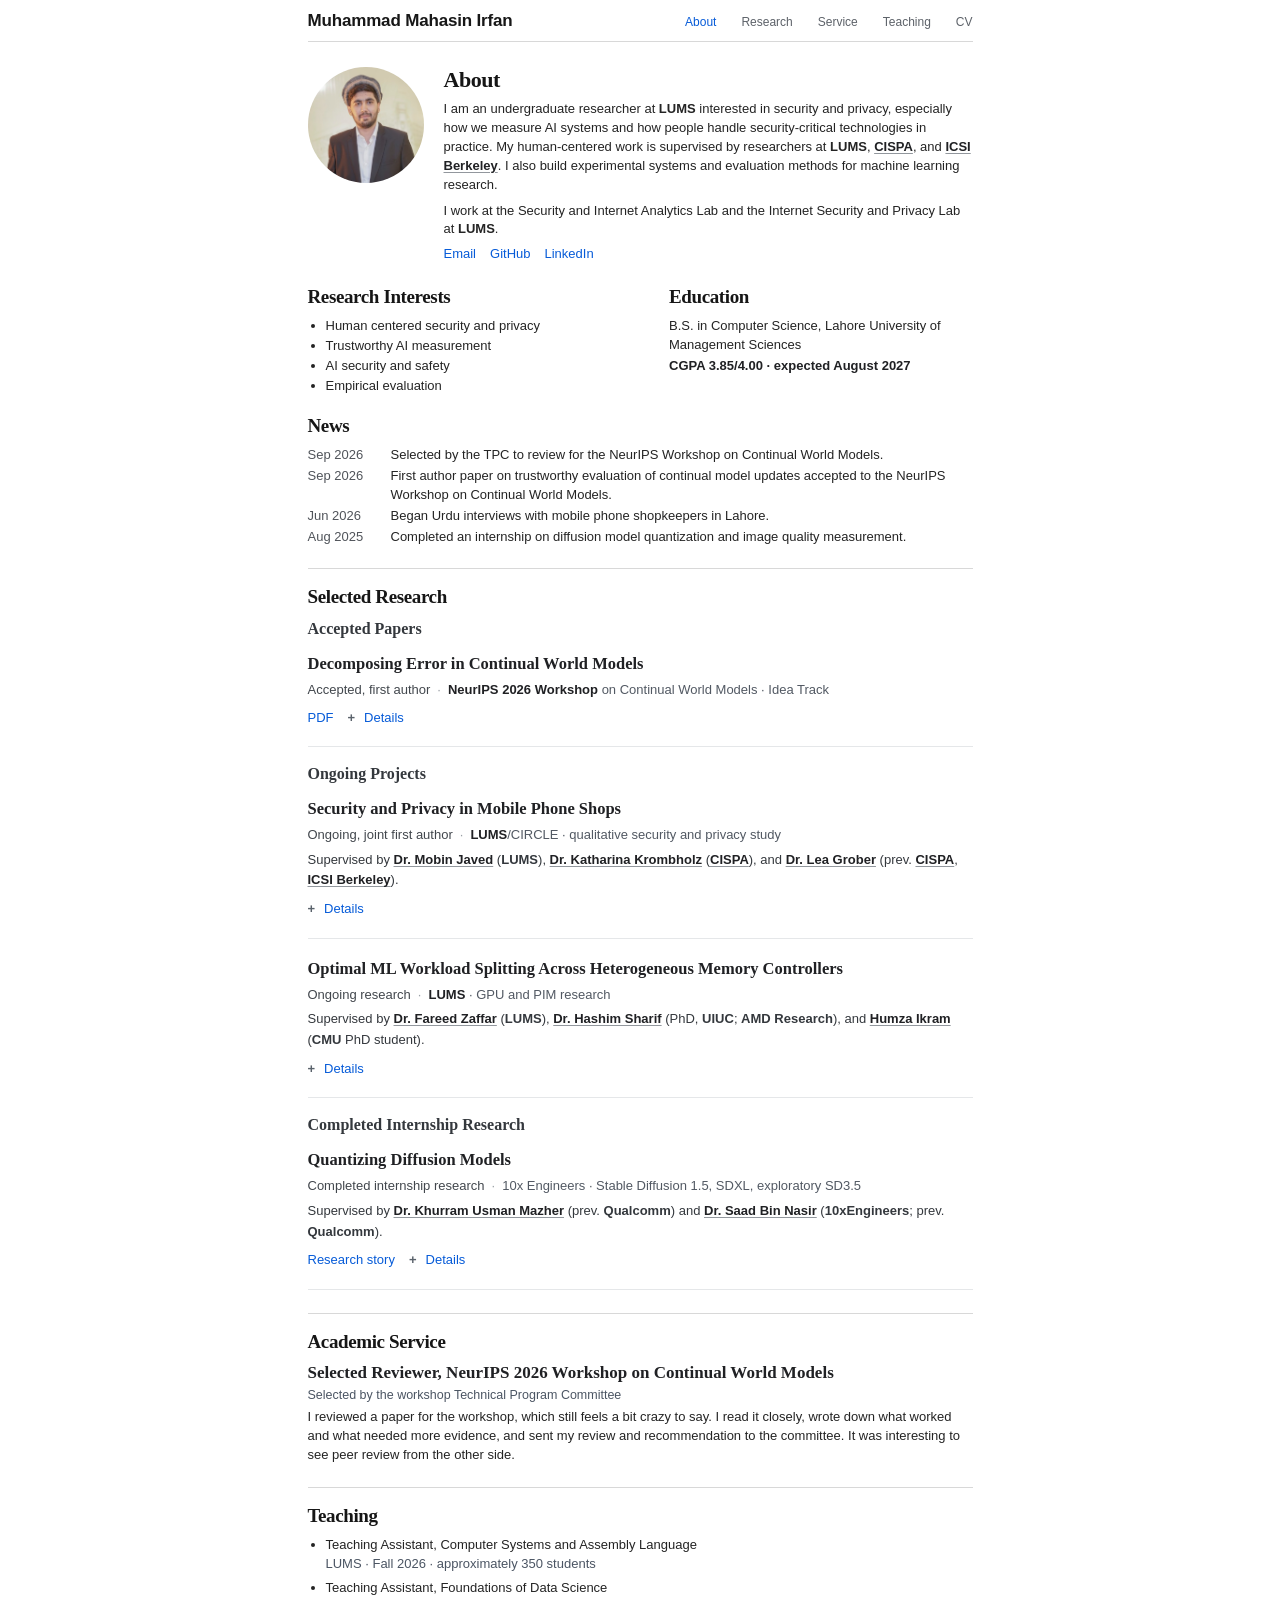
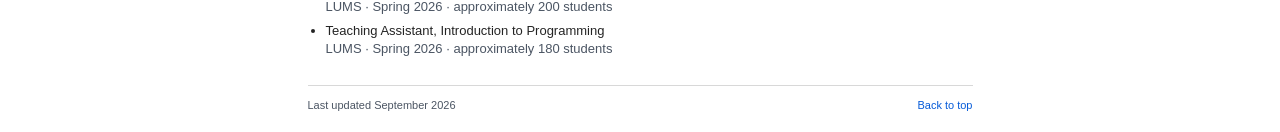
==== projects/quantizing-diffusion-models/index.html @ d8b8278c "Publish academic website" ====
<!doctype html>
<html lang="en">
  <head>
    <meta charset="UTF-8" />
    <meta name="viewport" content="width=device-width, initial-scale=1.0" />
    <link rel="icon" href="data:," />
    <title>Muhammad Mahasin Irfan · AI Security and Privacy</title>
    <script type="module" crossorigin src="/assets/index-B1Y694Gc.js"></script>
    <link rel="stylesheet" crossorigin href="/assets/index-BqFt7cqF.css">
    <meta name="description" content="Research in security and privacy, fair measurement of AI systems, and machine learning systems.">
    <meta name="robots" content="noindex,nofollow,noarchive">
  </head>
  <body>
    <div id="root"></div>
  </body>
</html>
---- assets/index-BqFt7cqF.css ----
:root{color:#242424;background:#fff;font-family:Segoe UI,Helvetica,Arial,sans-serif;font-synthesis:none;text-rendering:optimizeLegibility;--link: #065bd8;--rule: #d8d8d8;--muted: #4b5563;--content: 665px}*{box-sizing:border-box}html{scroll-behavior:smooth}body{margin:0;min-width:320px;min-height:100vh;background:#fff;-webkit-font-smoothing:antialiased}a{color:var(--link);text-decoration:none;text-underline-offset:.16em}a:hover{text-decoration:underline}a:focus-visible{outline:2px solid #111;outline-offset:3px}.page{width:min(calc(100% - 40px),var(--content));margin:0 auto}.site-header{display:flex;align-items:baseline;justify-content:space-between;min-height:42px;padding:11px 0 8px;border-bottom:1px solid var(--rule)}.name-link{color:#171717;font-size:17px;font-weight:650;line-height:1.2;letter-spacing:-.01em}.name-link:hover{text-decoration:none}nav{display:flex;gap:25px;font-size:12px}nav a{color:#5d6269}nav a.active,nav a:hover{color:var(--link)}main{padding-top:25px}h1,h2{margin:0;color:#161616;font-family:Georgia,Times New Roman,serif;font-weight:700;letter-spacing:-.02em}h1{margin-bottom:7px;font-size:22px;line-height:1.2}h2{margin-bottom:8px;font-size:19px;line-height:1.2}h3{margin:0 0 2px;color:var(--link);font-family:Georgia,Times New Roman,serif;font-size:17px;font-weight:700;line-height:1.3}p,li{font-size:13px;line-height:1.45}p{margin:0}ul{margin:0;padding-left:18px}.about{display:grid;grid-template-columns:116px 1fr;gap:20px;align-items:start;padding:0 0 25px}.portrait{display:block;width:116px;height:116px;border-radius:50%;object-fit:cover;object-position:center top}.about p{max-width:560px}.about .intro a{color:#202124;text-decoration:underline;text-decoration-color:#92979d}.about .intro a:hover{text-decoration-color:currentColor}.about .lab-affiliation{margin-top:7px}.contact-links,.project-links{display:flex;flex-wrap:wrap;gap:14px;margin-top:7px;font-size:13px}.snapshot-grid{display:grid;grid-template-columns:1fr 1fr;gap:58px;margin-bottom:19px}.snapshot-grid li{margin:1px 0}.education-degree{margin-bottom:2px}.education-detail{color:#202124;font-weight:600}.muted{color:var(--muted)}.news{margin-bottom:22px}.news ul{list-style:none;padding:0}.news li{display:grid;grid-template-columns:73px 1fr;gap:10px;margin:2px 0}.news time{color:#50545a;font-variant-numeric:tabular-nums}.ruled{padding-top:17px;border-top:1px solid var(--rule)}.research-list{display:block}.research-group-title{margin:17px 0 8px;color:#34383d;font-family:Georgia,Times New Roman,serif;font-size:16px;line-height:1.3}.research-group:first-of-type .research-group-title{margin-top:10px}.project{padding:18px 0 19px;border-bottom:1px solid #e5e7e9}.project:first-child{padding-top:4px}.project h3,.project h4{margin:0;color:#202124;font-family:Georgia,Times New Roman,serif;font-size:16.5px;font-weight:700;line-height:1.4}.project-title-link,.project-title-link:hover{color:inherit}.project-meta{margin-top:5px;color:#525963;font-size:13px;line-height:1.5}.project-meta .status{color:#42474d;font-weight:500}.meta-separator{margin:0 7px;color:#9aa0a6}.project .context strong{color:#202124;font-weight:700}.project .supervisors{margin-top:5px;color:#34383d;font-size:13px;line-height:1.6}.supervisors strong{font-weight:650}.supervisors a{color:#202124;text-decoration:underline;text-decoration-color:#92979d}.supervisors a:hover{color:#202124;text-decoration-color:currentColor}.project-actions{display:flex;align-items:baseline;flex-wrap:wrap;gap:14px;margin-top:8px}.project .project-links{display:inline-flex;gap:12px;margin:0;font-size:13px}.project-toggle{padding:0;border:0;background:none;color:var(--link);cursor:pointer;font:inherit;font-size:13px;line-height:1.5}.project-toggle span{display:inline-block;width:13px;color:#5a626b;font-weight:600;text-align:left}.project-toggle:hover{text-decoration:underline}.project-toggle:focus-visible{outline:2px solid #111;outline-offset:3px}.project-description{max-width:640px;margin-top:9px;color:#292d32;font-size:14px;line-height:1.6}.project-description p{margin:0}.project-problem{font-weight:500}.project-contributions{margin:8px 0 0;padding-left:20px}.project-contributions li+li{margin-top:5px}.service,.teaching{margin-top:23px}.service-list,.teaching ul{display:grid;gap:5px}.service-entry h3{color:#202124}.service-detail{margin-bottom:4px;color:var(--muted);font-size:12.5px}.teaching li span{display:block}footer{display:flex;justify-content:space-between;margin-top:26px;padding:13px 0 21px;border-top:1px solid var(--rule);color:var(--muted);font-size:11px}.story-page{width:min(calc(100% - 48px),820px);margin:0 auto}.story-header{display:flex;align-items:baseline;justify-content:space-between;min-height:46px;padding:13px 0 9px;border-bottom:1px solid var(--rule);font-size:12px}.story-main{padding-top:0}.story-hero{max-width:730px;padding:45px 0 40px}.story-kicker{color:var(--muted);font-size:12px}.story-hero h1{max-width:730px;margin:8px 0 12px;font-size:38px;font-weight:650;line-height:1.15;letter-spacing:-.035em}.story-dek{max-width:710px;color:#34383d;font-size:17px;line-height:1.55}.story-note{max-width:710px;margin-top:18px;color:var(--muted);font-size:12.5px;line-height:1.55}.story-hero .supervisors{max-width:710px;margin-top:12px;color:#34383d;font-size:13px;line-height:1.55}.story-section{padding:36px 0 43px;border-top:1px solid var(--rule)}.section-copy{min-width:0}.section-copy>h2{max-width:710px;margin:0 0 18px;font-size:24px;line-height:1.25;letter-spacing:-.025em}.story-blocks{display:grid;gap:19px}.story-blocks>p{max-width:710px;color:#292d32;font-size:15px;line-height:1.7}.story-list{max-width:710px;padding-left:22px}.story-list li{margin:8px 0;color:#292d32;font-size:14.5px;line-height:1.62}.story-image,.story-pair figure{margin:3px 0}.story-image img,.story-pair img{display:block;width:100%;height:auto;border:1px solid #e1e1e1;background:#f6f6f6}.story-image figcaption,.story-pair figcaption{margin-top:7px;color:var(--muted);font-size:11.5px;line-height:1.45}.story-pair{display:grid;grid-template-columns:1fr 1fr;gap:14px;align-items:start}.story-table-wrap{overflow-x:auto}.story-table{width:100%;border-collapse:collapse;font-size:12.5px;line-height:1.45}.story-table th,.story-table td{padding:9px 10px;border:1px solid var(--rule);text-align:left;vertical-align:top}.story-table th{background:#f6f6f6;font-weight:650}.story-table td:nth-child(2){white-space:nowrap;font-variant-numeric:tabular-nums}.story-derivation{max-width:710px;overflow-x:auto;padding:10px 0 10px 16px;border-left:2px solid #b8c1cc}.story-derivation p{width:max-content;margin:5px 0;font-family:Georgia,Times New Roman,serif;font-size:16px;line-height:1.5}.story-callout{max-width:710px;padding:18px 20px;border:1px solid #cfd8e3;border-left:4px solid var(--link);background:#f7faff}.story-callout strong{display:block;margin-bottom:5px;font-size:14px}.story-callout p{color:#374151;font-size:14px;line-height:1.55}.metric-grid{display:grid;grid-template-columns:repeat(4,1fr);gap:1px;overflow:hidden;border:1px solid var(--rule);background:var(--rule)}.metric{display:grid;gap:5px;padding:18px 15px;background:#fff}.metric strong{font-size:26px;line-height:1;letter-spacing:-.04em}.metric span{color:var(--muted);font-size:11px;line-height:1.35}.comparison-figure,.bar-figure,.equation-figure{margin:4px 0;padding:21px;border:1px solid var(--rule);background:#fbfbfb}.comparison-figure>figcaption,.bar-figure>figcaption{margin-bottom:17px;color:#374151;font-size:12px;font-weight:650;text-transform:uppercase;letter-spacing:.04em}.comparison-figure>div{display:grid;grid-template-columns:1fr 1fr;gap:14px}.comparison-figure>div>div{padding:17px;border-left:3px solid #93a8c4;background:#fff}.comparison-figure strong,.comparison-figure span{display:block}.comparison-figure strong{margin-bottom:3px;font-size:27px}.comparison-figure span{color:var(--muted);font-size:12px}.story-steps{display:grid;gap:0;max-width:710px;padding:0;list-style:none;border-top:1px solid var(--rule)}.story-steps li{display:grid;grid-template-columns:36px 1fr;gap:13px;align-items:start;padding:14px 0;border-bottom:1px solid var(--rule)}.story-steps li>span{display:grid;place-items:center;width:27px;height:27px;border-radius:50%;background:#eaf2ff;color:var(--link);font-size:11px;font-weight:700}.story-steps p{padding-top:3px;color:#30343a;font-size:14px;line-height:1.48}.story-figure,.wide-image{margin:3px 0}.image-gallery{display:grid;gap:8px}.image-gallery.columns-4{grid-template-columns:repeat(4,1fr)}.image-gallery.columns-3{grid-template-columns:repeat(3,1fr)}.image-gallery>div{min-width:0}.image-gallery img,.wide-image img{display:block;width:100%;height:auto;background:#f2f2f2}.image-gallery span{display:block;padding:8px 4px 0;color:#374151;font-size:11px;line-height:1.3}.story-figure>figcaption,.wide-image figcaption{max-width:720px;margin-top:11px;color:var(--muted);font-size:11.5px;line-height:1.5}.bar-list{display:grid;gap:12px}.bar-row{display:grid;grid-template-columns:175px 1fr 50px;gap:12px;align-items:center;font-size:12px}.bar-row>span{color:#374151}.bar-row>strong{text-align:right;font-variant-numeric:tabular-nums}.bar-track{height:15px;overflow:hidden;background:#e7e9ed}.bar-track i{display:block;height:100%;background:#718096}.bar-track i.bad{background:#b55252}.bar-track i.warn{background:#d49237}.bar-track i.good{background:#39866a}.paper-grid{display:grid;grid-template-columns:1fr 1fr;gap:1px;overflow:hidden;border:1px solid var(--rule);background:var(--rule)}.paper-grid article{padding:18px;background:#fff}.paper-grid strong{color:var(--link);font-size:15px}.paper-grid p{margin-top:6px;color:#374151;font-size:13px;line-height:1.5}.equation-figure>div{display:grid;grid-template-columns:1fr auto 1fr auto 1fr;gap:12px;align-items:center;text-align:center}.equation-figure span{padding:15px 10px;background:#fff;font-size:13px}.equation-figure strong{color:var(--link);font-size:13px}.equation-figure b{color:#7b8797;font-size:18px}.equation-figure figcaption{margin-top:14px;color:var(--muted);font-size:11.5px;text-align:center}.wide-image{padding:8px;border:1px solid var(--rule);background:#171717}.wide-image figcaption{margin:8px 5px 2px;color:#d5d8dc}.future-list{display:grid;border-top:1px solid var(--rule)}.future-list article{display:grid;grid-template-columns:42px 1fr;gap:12px;padding:16px 0;border-bottom:1px solid var(--rule)}.future-list article>span{color:#8b96a5;font-size:11px}.future-list strong{font-size:14px}.future-list p{margin-top:4px;color:#374151;font-size:13px;line-height:1.5}.story-footer{width:100%;margin:0;padding:18px 0 35px;font-size:12px}@media(max-width:640px){.page{width:min(calc(100% - 30px),var(--content))}.site-header{align-items:flex-start;gap:12px}.name-link{max-width:190px}nav{flex-wrap:wrap;justify-content:flex-end;gap:7px 15px}main{padding-top:21px}.about{grid-template-columns:84px 1fr;gap:15px}.portrait{width:84px;height:84px}.snapshot-grid{grid-template-columns:1fr;gap:20px}.news li{grid-template-columns:65px 1fr;gap:7px}.story-page{width:min(calc(100% - 30px),820px)}.story-header{gap:14px}.story-hero{padding:34px 0 31px}.story-hero h1{font-size:32px}.story-section{padding:31px 0 36px}.section-copy>h2{font-size:22px}.story-pair{grid-template-columns:1fr}.metric-grid,.image-gallery.columns-4{grid-template-columns:1fr 1fr}.image-gallery.columns-3{grid-template-columns:1fr}.bar-row{grid-template-columns:1fr 48px;gap:8px}.bar-track{grid-column:1 / -1;grid-row:2}.paper-grid{grid-template-columns:1fr}.equation-figure>div{grid-template-columns:1fr}.equation-figure b{transform:rotate(90deg)}.story-footer{width:100%;margin-left:0}}@media print{.site-header nav,footer{display:none}.page{width:100%}}
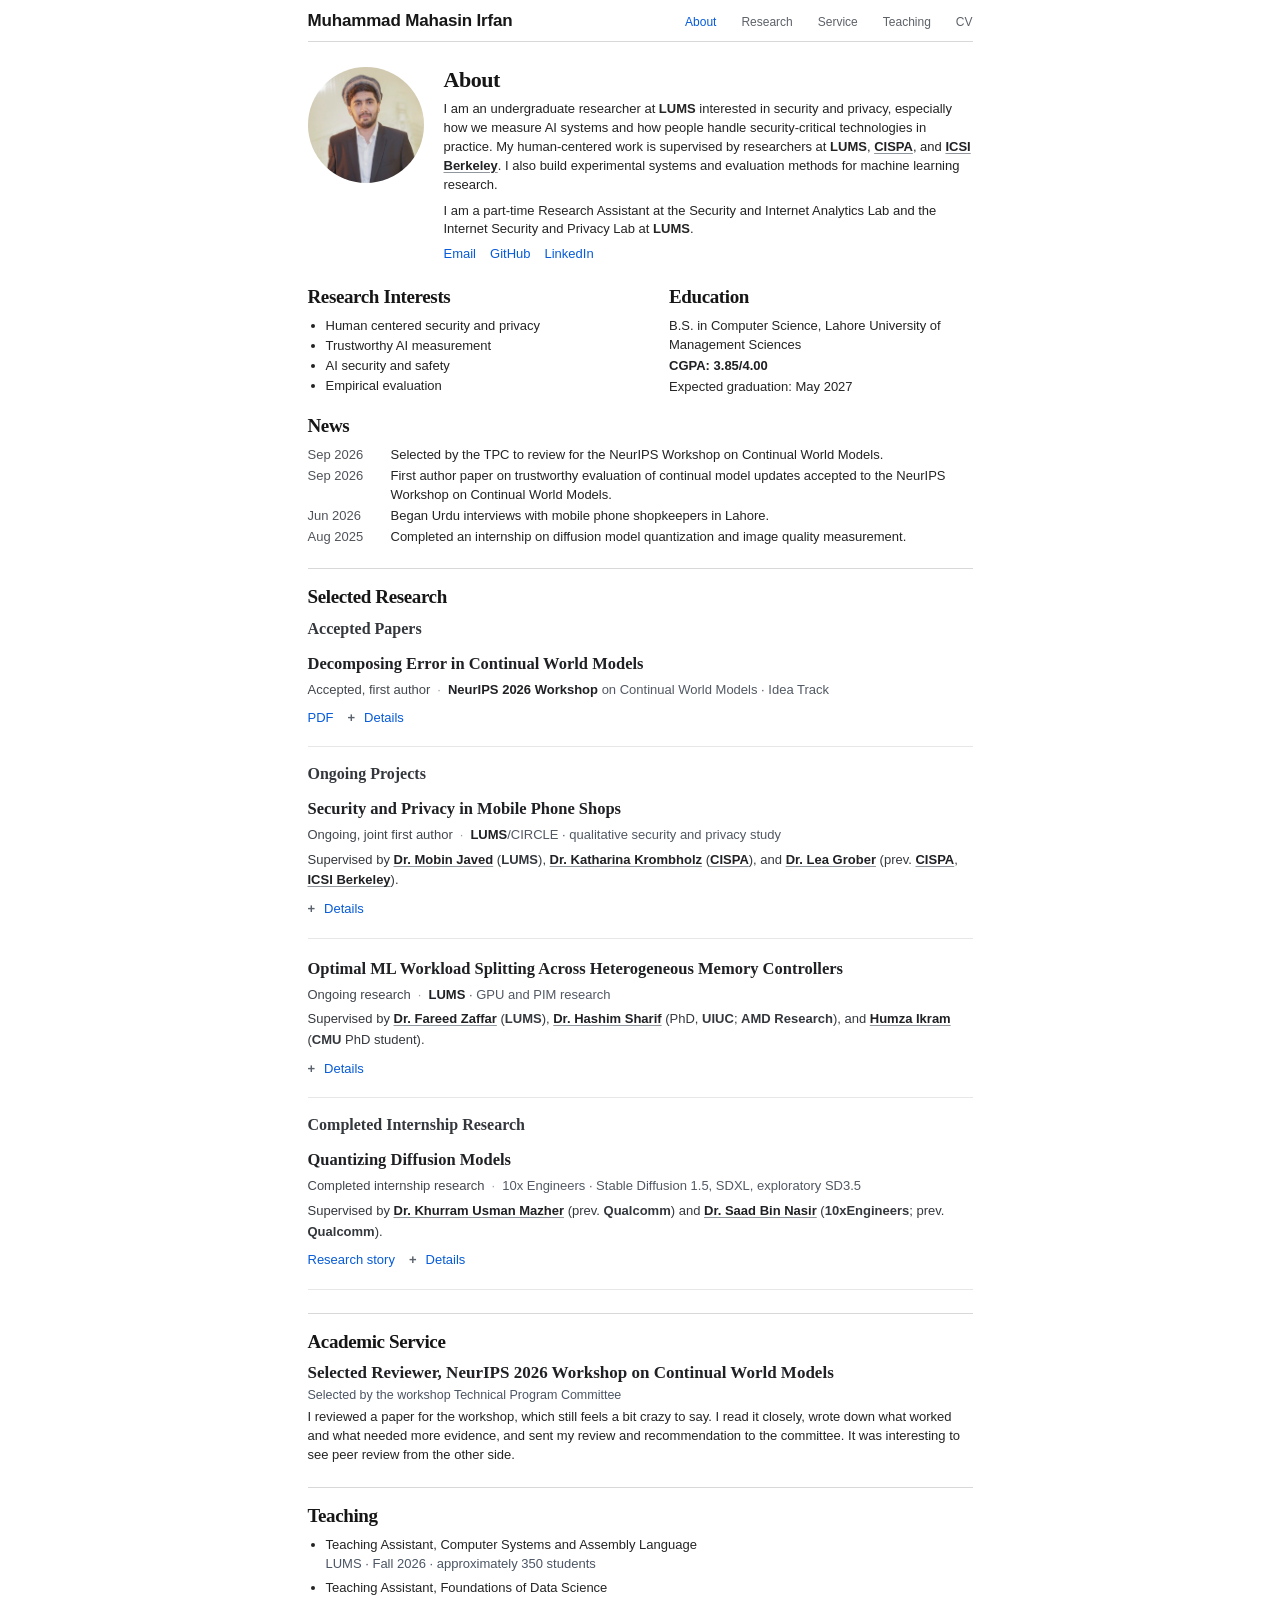
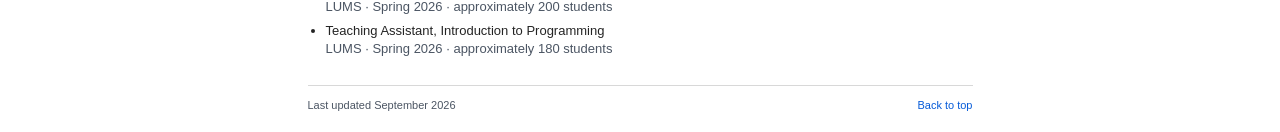
==== commit 2fdb8e41: "Update CV and research assistant details" ====
--- a/projects/quantizing-diffusion-models/index.html
+++ b/projects/quantizing-diffusion-models/index.html
@@ -5,10 +5,11 @@
     <meta name="viewport" content="width=device-width, initial-scale=1.0" />
     <link rel="icon" href="data:," />
     <title>Muhammad Mahasin Irfan · AI Security and Privacy</title>
-    <script type="module" crossorigin src="/assets/index-B1Y694Gc.js"></script>
-    <link rel="stylesheet" crossorigin href="/assets/index-BqFt7cqF.css">
+    <script type="module" crossorigin src="/assets/index-vK7_jbr0.js"></script>
+    <link rel="stylesheet" crossorigin href="/assets/index-HNqGNZVx.css">
     <meta name="description" content="Research in security and privacy, fair measurement of AI systems, and machine learning systems.">
     <meta name="robots" content="noindex,nofollow,noarchive">
+    <script defer src="https://cloud.umami.is/script.js" data-website-id="8f248e09-5fc2-42be-a96b-176292b77d1c" data-domains="maani3.github.io"></script>
   </head>
   <body>
     <div id="root"></div>
--- a/assets/index-HNqGNZVx.css
+++ b/assets/index-HNqGNZVx.css
@@ -0,0 +1 @@
+:root{color:#242424;background:#fff;font-family:Segoe UI,Helvetica,Arial,sans-serif;font-synthesis:none;text-rendering:optimizeLegibility;--link: #065bd8;--rule: #d8d8d8;--muted: #4b5563;--content: 665px}*{box-sizing:border-box}html{scroll-behavior:smooth}body{margin:0;min-width:320px;min-height:100vh;background:#fff;-webkit-font-smoothing:antialiased}a{color:var(--link);text-decoration:none;text-underline-offset:.16em}a:hover{text-decoration:underline}a:focus-visible{outline:2px solid #111;outline-offset:3px}.page{width:min(calc(100% - 40px),var(--content));margin:0 auto}.site-header{display:flex;align-items:baseline;justify-content:space-between;min-height:42px;padding:11px 0 8px;border-bottom:1px solid var(--rule)}.name-link{color:#171717;font-size:17px;font-weight:650;line-height:1.2;letter-spacing:-.01em}.name-link:hover{text-decoration:none}nav{display:flex;gap:25px;font-size:12px}nav a{color:#5d6269}nav a.active,nav a:hover{color:var(--link)}main{padding-top:25px}h1,h2{margin:0;color:#161616;font-family:Georgia,Times New Roman,serif;font-weight:700;letter-spacing:-.02em}h1{margin-bottom:7px;font-size:22px;line-height:1.2}h2{margin-bottom:8px;font-size:19px;line-height:1.2}h3{margin:0 0 2px;color:var(--link);font-family:Georgia,Times New Roman,serif;font-size:17px;font-weight:700;line-height:1.3}p,li{font-size:13px;line-height:1.45}p{margin:0}ul{margin:0;padding-left:18px}.about{display:grid;grid-template-columns:116px 1fr;gap:20px;align-items:start;padding:0 0 25px}.portrait{display:block;width:116px;height:116px;border-radius:50%;object-fit:cover;object-position:center top}.about p{max-width:560px}.about .intro a{color:#202124;text-decoration:underline;text-decoration-color:#92979d}.about .intro a:hover{text-decoration-color:currentColor}.about .lab-affiliation{margin-top:7px}.contact-links,.project-links{display:flex;flex-wrap:wrap;gap:14px;margin-top:7px;font-size:13px}.snapshot-grid{display:grid;grid-template-columns:1fr 1fr;gap:58px;margin-bottom:19px}.snapshot-grid li{margin:1px 0}.education-degree{margin-bottom:2px}.education-detail{color:#202124;font-weight:600}.education-graduation{margin-top:2px}.muted{color:var(--muted)}.news{margin-bottom:22px}.news ul{list-style:none;padding:0}.news li{display:grid;grid-template-columns:73px 1fr;gap:10px;margin:2px 0}.news time{color:#50545a;font-variant-numeric:tabular-nums}.ruled{padding-top:17px;border-top:1px solid var(--rule)}.research-list{display:block}.research-group-title{margin:17px 0 8px;color:#34383d;font-family:Georgia,Times New Roman,serif;font-size:16px;line-height:1.3}.research-group:first-of-type .research-group-title{margin-top:10px}.project{padding:18px 0 19px;border-bottom:1px solid #e5e7e9}.project:first-child{padding-top:4px}.project h3,.project h4{margin:0;color:#202124;font-family:Georgia,Times New Roman,serif;font-size:16.5px;font-weight:700;line-height:1.4}.project-title-link,.project-title-link:hover{color:inherit}.project-meta{margin-top:5px;color:#525963;font-size:13px;line-height:1.5}.project-meta .status{color:#42474d;font-weight:500}.meta-separator{margin:0 7px;color:#9aa0a6}.project .context strong{color:#202124;font-weight:700}.project .supervisors{margin-top:5px;color:#34383d;font-size:13px;line-height:1.6}.supervisors strong{font-weight:650}.supervisors a{color:#202124;text-decoration:underline;text-decoration-color:#92979d}.supervisors a:hover{color:#202124;text-decoration-color:currentColor}.project-actions{display:flex;align-items:baseline;flex-wrap:wrap;gap:14px;margin-top:8px}.project .project-links{display:inline-flex;gap:12px;margin:0;font-size:13px}.project-toggle{padding:0;border:0;background:none;color:var(--link);cursor:pointer;font:inherit;font-size:13px;line-height:1.5}.project-toggle span{display:inline-block;width:13px;color:#5a626b;font-weight:600;text-align:left}.project-toggle:hover{text-decoration:underline}.project-toggle:focus-visible{outline:2px solid #111;outline-offset:3px}.project-description{max-width:640px;margin-top:9px;color:#292d32;font-size:14px;line-height:1.6}.project-description p{margin:0}.project-problem{font-weight:500}.project-contributions{margin:8px 0 0;padding-left:20px}.project-contributions li+li{margin-top:5px}.service,.teaching{margin-top:23px}.service-list,.teaching ul{display:grid;gap:5px}.service-entry h3{color:#202124}.service-detail{margin-bottom:4px;color:var(--muted);font-size:12.5px}.teaching li span{display:block}footer{display:flex;justify-content:space-between;margin-top:26px;padding:13px 0 21px;border-top:1px solid var(--rule);color:var(--muted);font-size:11px}.story-page{width:min(calc(100% - 48px),820px);margin:0 auto}.story-header{display:flex;align-items:baseline;justify-content:space-between;min-height:46px;padding:13px 0 9px;border-bottom:1px solid var(--rule);font-size:12px}.story-main{padding-top:0}.story-hero{max-width:730px;padding:45px 0 40px}.story-kicker{color:var(--muted);font-size:12px}.story-hero h1{max-width:730px;margin:8px 0 12px;font-size:38px;font-weight:650;line-height:1.15;letter-spacing:-.035em}.story-dek{max-width:710px;color:#34383d;font-size:17px;line-height:1.55}.story-note{max-width:710px;margin-top:18px;color:var(--muted);font-size:12.5px;line-height:1.55}.story-hero .supervisors{max-width:710px;margin-top:12px;color:#34383d;font-size:13px;line-height:1.55}.story-section{padding:36px 0 43px;border-top:1px solid var(--rule)}.section-copy{min-width:0}.section-copy>h2{max-width:710px;margin:0 0 18px;font-size:24px;line-height:1.25;letter-spacing:-.025em}.story-blocks{display:grid;gap:19px}.story-blocks>p{max-width:710px;color:#292d32;font-size:15px;line-height:1.7}.story-list{max-width:710px;padding-left:22px}.story-list li{margin:8px 0;color:#292d32;font-size:14.5px;line-height:1.62}.story-image,.story-pair figure{margin:3px 0}.story-image img,.story-pair img{display:block;width:100%;height:auto;border:1px solid #e1e1e1;background:#f6f6f6}.story-image figcaption,.story-pair figcaption{margin-top:7px;color:var(--muted);font-size:11.5px;line-height:1.45}.story-pair{display:grid;grid-template-columns:1fr 1fr;gap:14px;align-items:start}.story-table-wrap{overflow-x:auto}.story-table{width:100%;border-collapse:collapse;font-size:12.5px;line-height:1.45}.story-table th,.story-table td{padding:9px 10px;border:1px solid var(--rule);text-align:left;vertical-align:top}.story-table th{background:#f6f6f6;font-weight:650}.story-table td:nth-child(2){white-space:nowrap;font-variant-numeric:tabular-nums}.story-derivation{max-width:710px;overflow-x:auto;padding:10px 0 10px 16px;border-left:2px solid #b8c1cc}.story-derivation p{width:max-content;margin:5px 0;font-family:Georgia,Times New Roman,serif;font-size:16px;line-height:1.5}.story-callout{max-width:710px;padding:18px 20px;border:1px solid #cfd8e3;border-left:4px solid var(--link);background:#f7faff}.story-callout strong{display:block;margin-bottom:5px;font-size:14px}.story-callout p{color:#374151;font-size:14px;line-height:1.55}.metric-grid{display:grid;grid-template-columns:repeat(4,1fr);gap:1px;overflow:hidden;border:1px solid var(--rule);background:var(--rule)}.metric{display:grid;gap:5px;padding:18px 15px;background:#fff}.metric strong{font-size:26px;line-height:1;letter-spacing:-.04em}.metric span{color:var(--muted);font-size:11px;line-height:1.35}.comparison-figure,.bar-figure,.equation-figure{margin:4px 0;padding:21px;border:1px solid var(--rule);background:#fbfbfb}.comparison-figure>figcaption,.bar-figure>figcaption{margin-bottom:17px;color:#374151;font-size:12px;font-weight:650;text-transform:uppercase;letter-spacing:.04em}.comparison-figure>div{display:grid;grid-template-columns:1fr 1fr;gap:14px}.comparison-figure>div>div{padding:17px;border-left:3px solid #93a8c4;background:#fff}.comparison-figure strong,.comparison-figure span{display:block}.comparison-figure strong{margin-bottom:3px;font-size:27px}.comparison-figure span{color:var(--muted);font-size:12px}.story-steps{display:grid;gap:0;max-width:710px;padding:0;list-style:none;border-top:1px solid var(--rule)}.story-steps li{display:grid;grid-template-columns:36px 1fr;gap:13px;align-items:start;padding:14px 0;border-bottom:1px solid var(--rule)}.story-steps li>span{display:grid;place-items:center;width:27px;height:27px;border-radius:50%;background:#eaf2ff;color:var(--link);font-size:11px;font-weight:700}.story-steps p{padding-top:3px;color:#30343a;font-size:14px;line-height:1.48}.story-figure,.wide-image{margin:3px 0}.image-gallery{display:grid;gap:8px}.image-gallery.columns-4{grid-template-columns:repeat(4,1fr)}.image-gallery.columns-3{grid-template-columns:repeat(3,1fr)}.image-gallery>div{min-width:0}.image-gallery img,.wide-image img{display:block;width:100%;height:auto;background:#f2f2f2}.image-gallery span{display:block;padding:8px 4px 0;color:#374151;font-size:11px;line-height:1.3}.story-figure>figcaption,.wide-image figcaption{max-width:720px;margin-top:11px;color:var(--muted);font-size:11.5px;line-height:1.5}.bar-list{display:grid;gap:12px}.bar-row{display:grid;grid-template-columns:175px 1fr 50px;gap:12px;align-items:center;font-size:12px}.bar-row>span{color:#374151}.bar-row>strong{text-align:right;font-variant-numeric:tabular-nums}.bar-track{height:15px;overflow:hidden;background:#e7e9ed}.bar-track i{display:block;height:100%;background:#718096}.bar-track i.bad{background:#b55252}.bar-track i.warn{background:#d49237}.bar-track i.good{background:#39866a}.paper-grid{display:grid;grid-template-columns:1fr 1fr;gap:1px;overflow:hidden;border:1px solid var(--rule);background:var(--rule)}.paper-grid article{padding:18px;background:#fff}.paper-grid strong{color:var(--link);font-size:15px}.paper-grid p{margin-top:6px;color:#374151;font-size:13px;line-height:1.5}.equation-figure>div{display:grid;grid-template-columns:1fr auto 1fr auto 1fr;gap:12px;align-items:center;text-align:center}.equation-figure span{padding:15px 10px;background:#fff;font-size:13px}.equation-figure strong{color:var(--link);font-size:13px}.equation-figure b{color:#7b8797;font-size:18px}.equation-figure figcaption{margin-top:14px;color:var(--muted);font-size:11.5px;text-align:center}.wide-image{padding:8px;border:1px solid var(--rule);background:#171717}.wide-image figcaption{margin:8px 5px 2px;color:#d5d8dc}.future-list{display:grid;border-top:1px solid var(--rule)}.future-list article{display:grid;grid-template-columns:42px 1fr;gap:12px;padding:16px 0;border-bottom:1px solid var(--rule)}.future-list article>span{color:#8b96a5;font-size:11px}.future-list strong{font-size:14px}.future-list p{margin-top:4px;color:#374151;font-size:13px;line-height:1.5}.story-footer{width:100%;margin:0;padding:18px 0 35px;font-size:12px}@media(max-width:640px){.page{width:min(calc(100% - 30px),var(--content))}.site-header{align-items:flex-start;gap:12px}.name-link{max-width:190px}nav{flex-wrap:wrap;justify-content:flex-end;gap:7px 15px}main{padding-top:21px}.about{grid-template-columns:84px 1fr;gap:15px}.portrait{width:84px;height:84px}.snapshot-grid{grid-template-columns:1fr;gap:20px}.news li{grid-template-columns:65px 1fr;gap:7px}.story-page{width:min(calc(100% - 30px),820px)}.story-header{gap:14px}.story-hero{padding:34px 0 31px}.story-hero h1{font-size:32px}.story-section{padding:31px 0 36px}.section-copy>h2{font-size:22px}.story-pair{grid-template-columns:1fr}.metric-grid,.image-gallery.columns-4{grid-template-columns:1fr 1fr}.image-gallery.columns-3{grid-template-columns:1fr}.bar-row{grid-template-columns:1fr 48px;gap:8px}.bar-track{grid-column:1 / -1;grid-row:2}.paper-grid{grid-template-columns:1fr}.equation-figure>div{grid-template-columns:1fr}.equation-figure b{transform:rotate(90deg)}.story-footer{width:100%;margin-left:0}}@media print{.site-header nav,footer{display:none}.page{width:100%}}
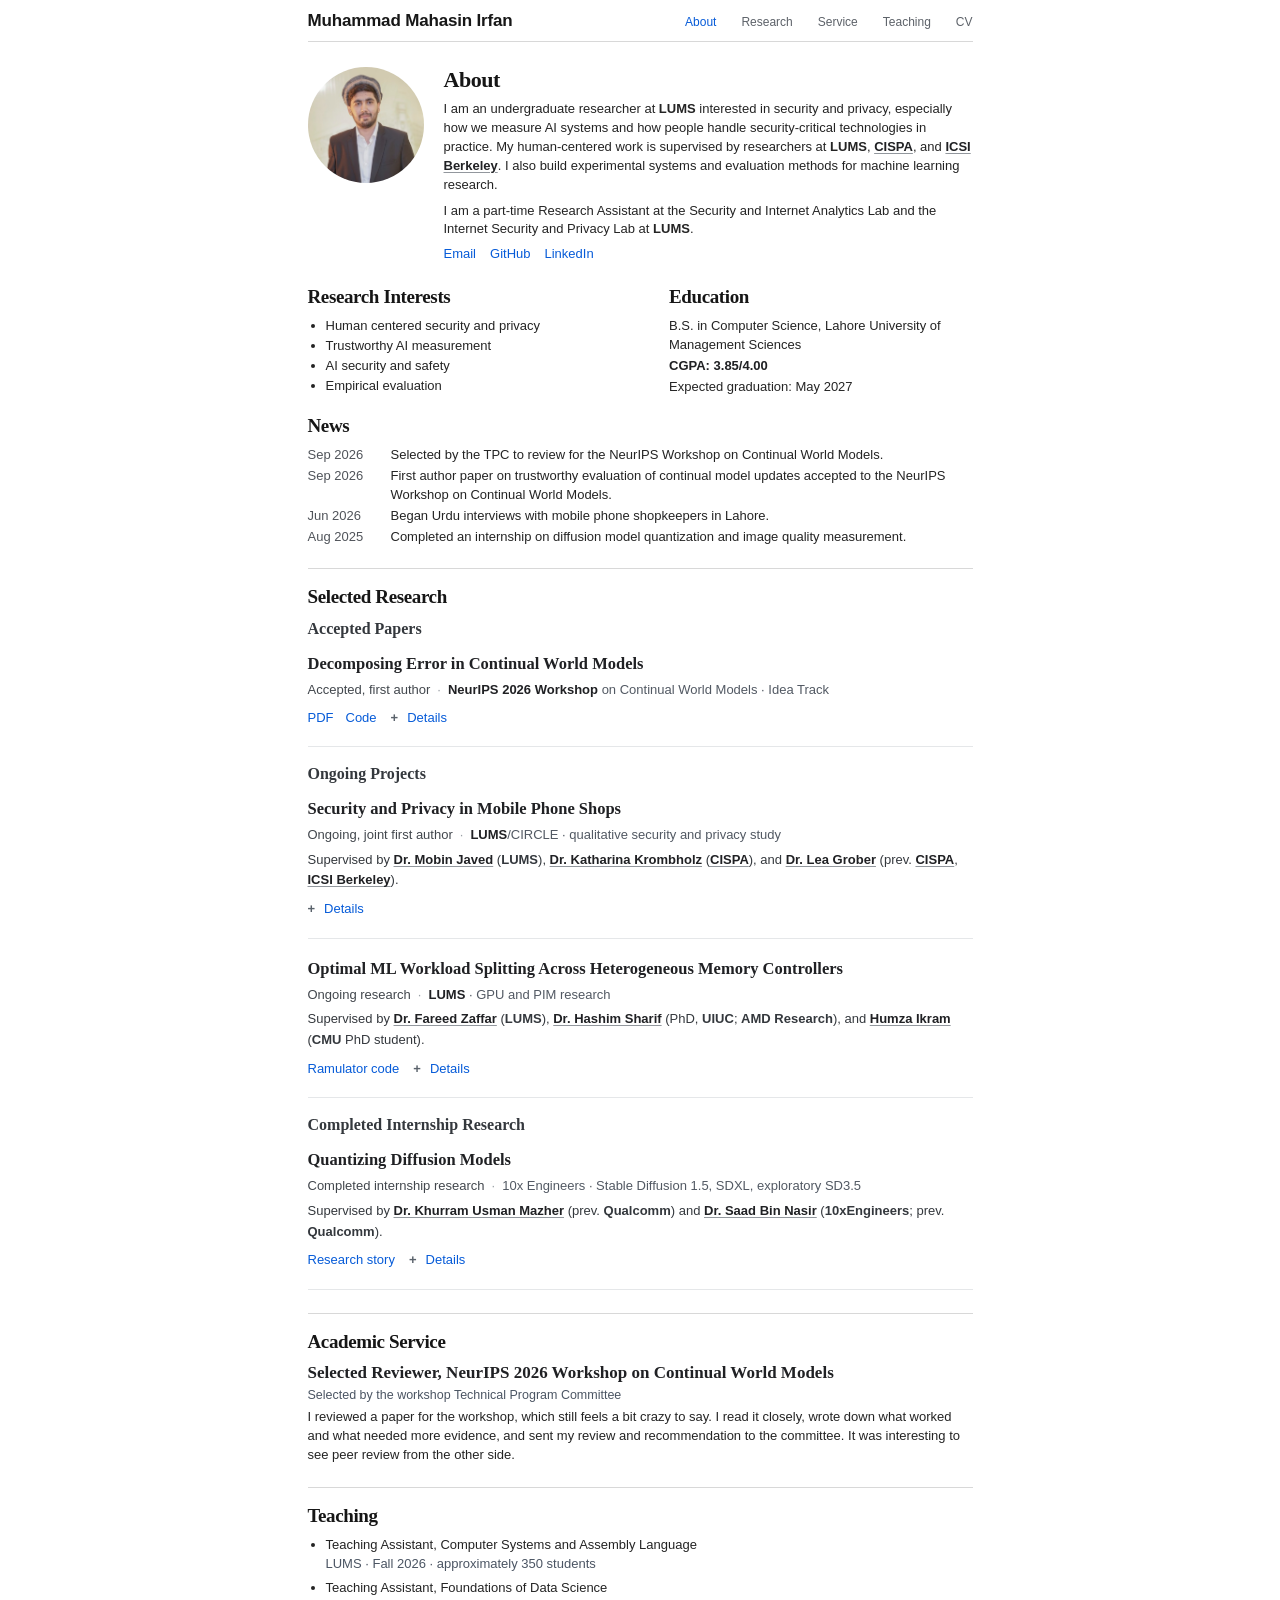
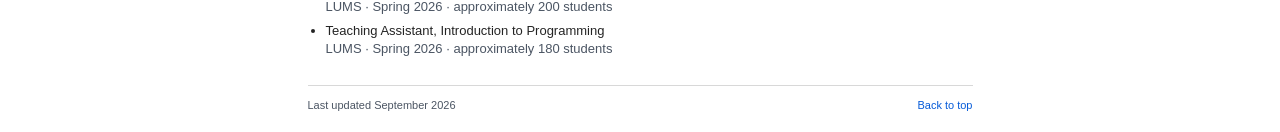
==== commit d2e54e62: "Link CWM and Ramulator research repositories" ====
--- a/projects/quantizing-diffusion-models/index.html
+++ b/projects/quantizing-diffusion-models/index.html
@@ -5,7 +5,7 @@
     <meta name="viewport" content="width=device-width, initial-scale=1.0" />
     <link rel="icon" href="data:," />
     <title>Muhammad Mahasin Irfan · AI Security and Privacy</title>
-    <script type="module" crossorigin src="/assets/index-vK7_jbr0.js"></script>
+    <script type="module" crossorigin src="/assets/index-oF7Sa_39.js"></script>
     <link rel="stylesheet" crossorigin href="/assets/index-HNqGNZVx.css">
     <meta name="description" content="Research in security and privacy, fair measurement of AI systems, and machine learning systems.">
     <meta name="robots" content="noindex,nofollow,noarchive">
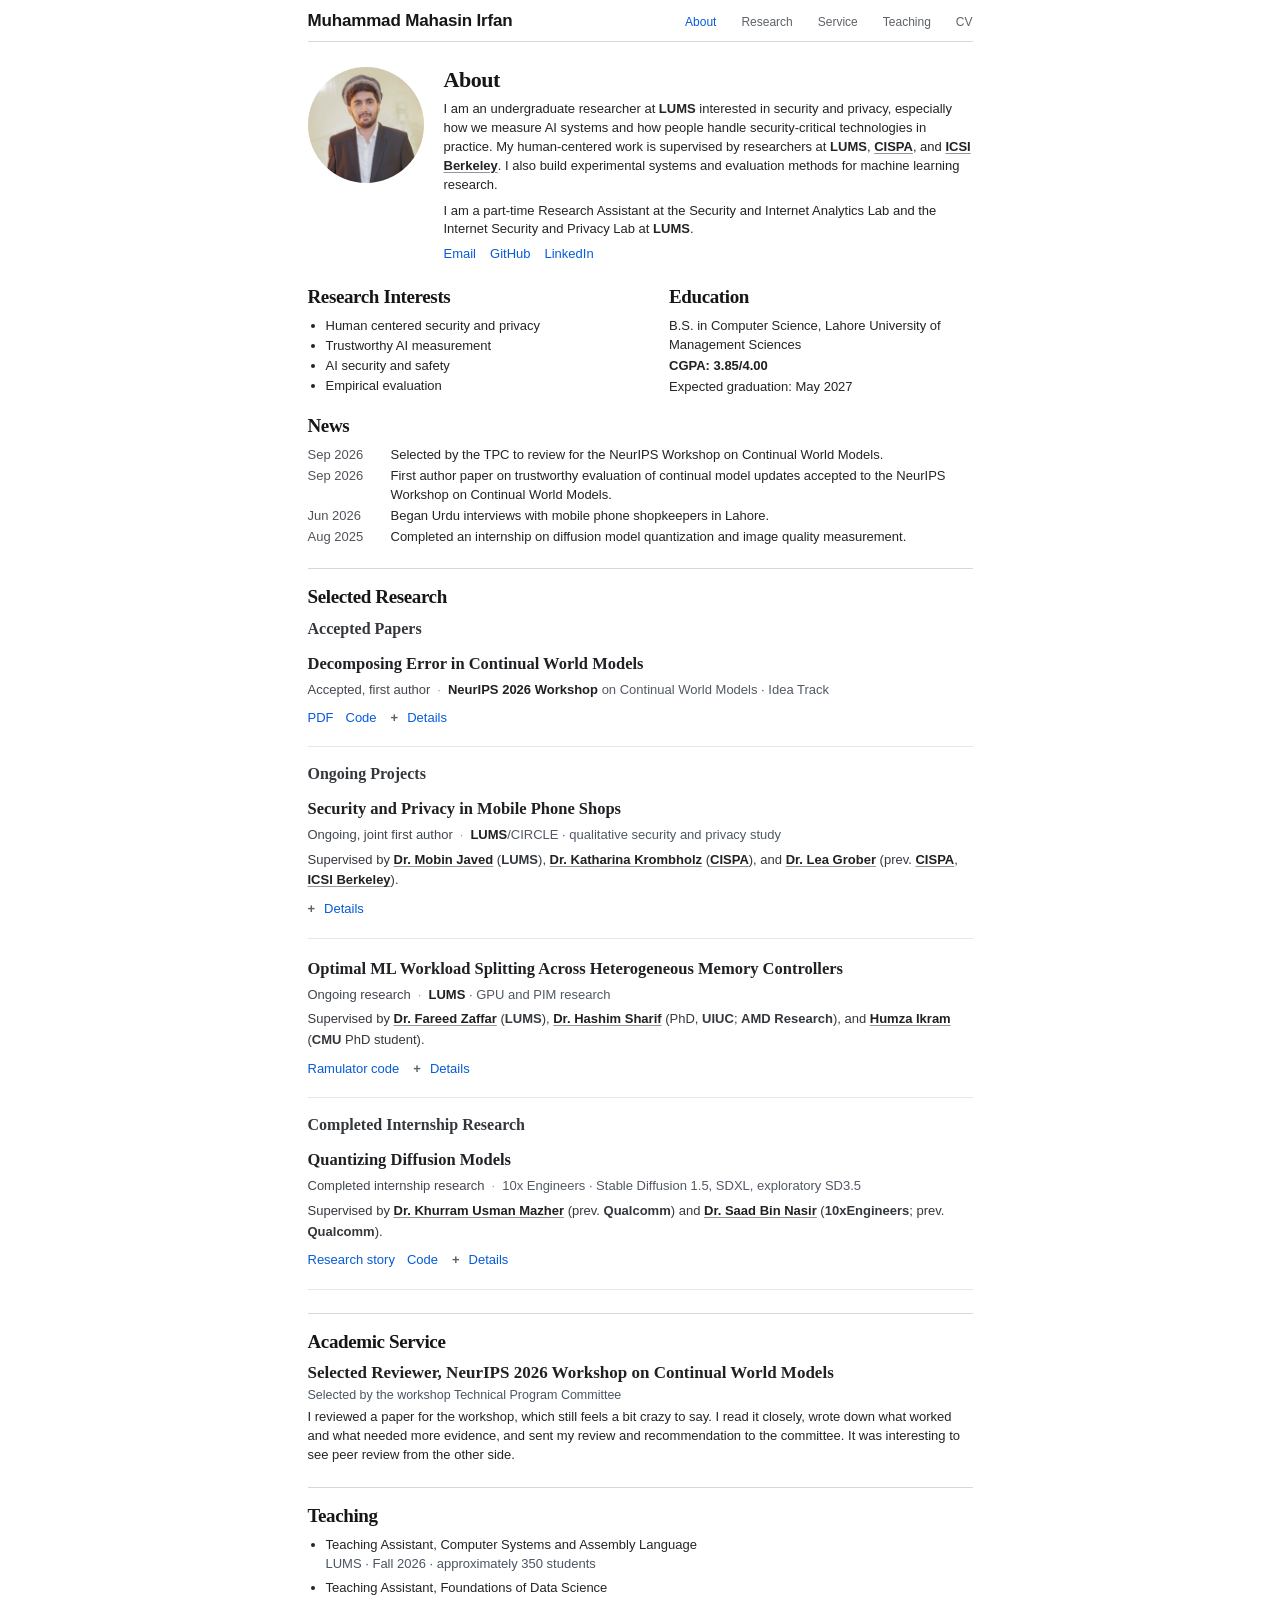
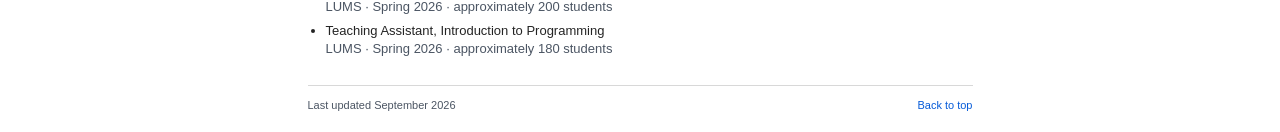
==== commit 163f2662: "Link cleaned quantization repo and update CV" ====
--- a/projects/quantizing-diffusion-models/index.html
+++ b/projects/quantizing-diffusion-models/index.html
@@ -5,7 +5,7 @@
     <meta name="viewport" content="width=device-width, initial-scale=1.0" />
     <link rel="icon" href="data:," />
     <title>Muhammad Mahasin Irfan · AI Security and Privacy</title>
-    <script type="module" crossorigin src="/assets/index-oF7Sa_39.js"></script>
+    <script type="module" crossorigin src="/assets/index-Dt2VvjQQ.js"></script>
     <link rel="stylesheet" crossorigin href="/assets/index-HNqGNZVx.css">
     <meta name="description" content="Research in security and privacy, fair measurement of AI systems, and machine learning systems.">
     <meta name="robots" content="noindex,nofollow,noarchive">
